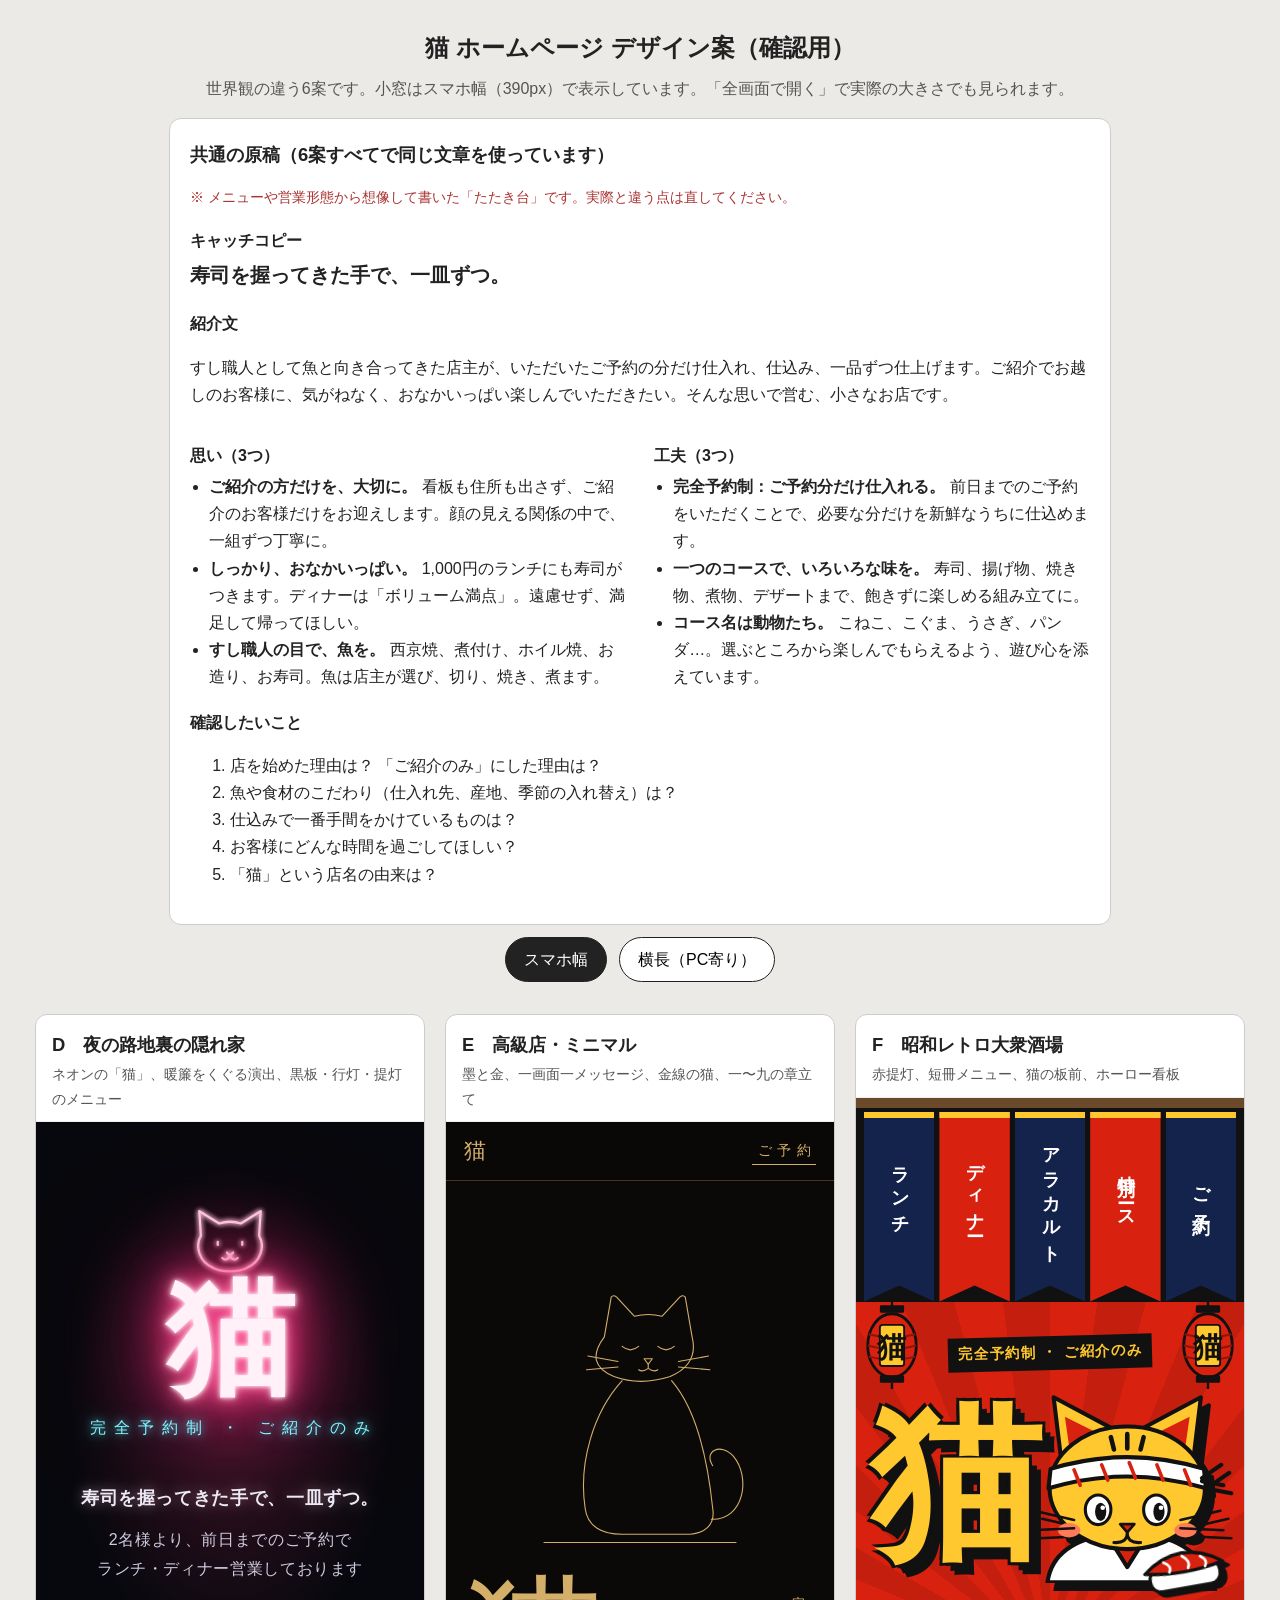
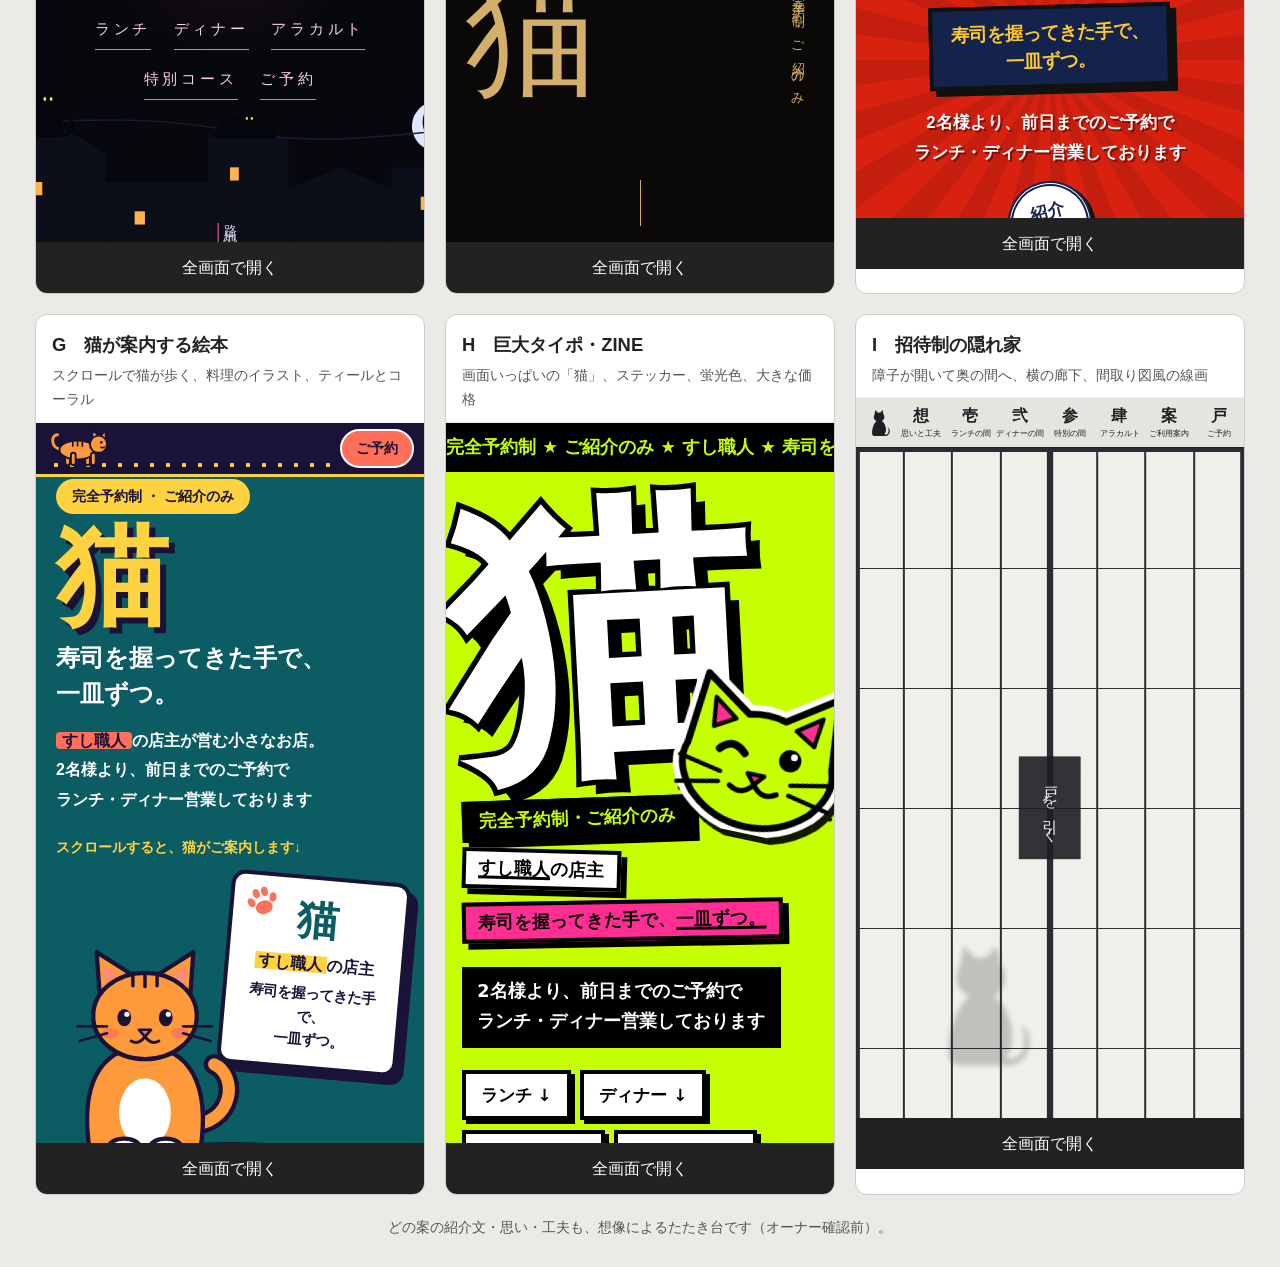
==== index.html @ afab5512 "デザイン案（確認用）を追加 Co-Authored-By: Claude Sonnet 5.5 <noreply@anthropic.com>" ====
<!DOCTYPE html>
<html lang="ja">
<head>
<meta charset="utf-8">
<meta name="viewport" content="width=device-width, initial-scale=1">
<meta name="robots" content="noindex, nofollow, noarchive, nosnippet, noimageindex">
<title>猫 | ホームページ デザイン案（確認用）</title>
<style>
  body { margin: 0; font-family: "Yu Gothic", "Hiragino Sans", sans-serif; background: #eceae6; color: #222; line-height: 1.7; }
  header { padding: 28px 20px 8px; text-align: center; }
  h1 { margin: 0 0 6px; font-size: 1.5rem; }
  p.sub { margin: 0; color: #555; }
  .toggle { text-align: center; padding: 12px; }
  .toggle button { font: inherit; padding: 8px 18px; margin: 0 4px; border: 1px solid #222; background: #fff; border-radius: 999px; cursor: pointer; }
  .toggle button[aria-pressed="true"] { background: #222; color: #fff; }
  .copy { max-width: 900px; margin: 8px auto 0; padding: 20px; background: #fff; border: 1px solid #ccc; border-radius: 12px; }
  .copy h2 { margin: 0 0 8px; font-size: 1.15rem; }
  .copy h3 { margin: 18px 0 4px; font-size: 1rem; }
  .copy .catch { font-size: 1.25rem; font-weight: bold; margin: 4px 0; }
  .copy ul { margin: 0; padding-left: 1.2em; }
  .copy .warn { color: #a33; font-size: .9rem; }
  .cols { display: grid; gap: 0 28px; grid-template-columns: repeat(auto-fit, minmax(280px, 1fr)); }
  .grid { display: flex; flex-wrap: wrap; justify-content: center; gap: 20px; padding: 20px; max-width: 1400px; margin: 0 auto; }
  .item { background: #fff; border: 1px solid #ccc; border-radius: 12px; overflow: hidden; display: flex; flex-direction: column; width: 390px; max-width: 100%; box-sizing: border-box; }
  .pc .item { width: 100%; max-width: 760px; }
  .item h2 { margin: 0; padding: 14px 16px 2px; font-size: 1.15rem; }
  .item p { margin: 0; padding: 0 16px 10px; color: #555; font-size: .9rem; }
  .frame { height: 720px; border: 0; border-top: 1px solid #eee; width: 100%; background: #fff; }
  .pc .frame { height: 560px; }
  .open { display: block; text-align: center; padding: 12px; background: #222; color: #fff; text-decoration: none; }
  .open:hover { background: #444; }
  .note { max-width: 900px; margin: 0 auto; padding: 0 20px 28px; color: #555; font-size: .9rem; text-align: center; }
</style>
</head>
<body>
<header>
  <h1>猫 ホームページ デザイン案（確認用）</h1>
  <p class="sub">世界観の違う6案です。小窓はスマホ幅（390px）で表示しています。「全画面で開く」で実際の大きさでも見られます。</p>
</header>

<section class="copy">
  <h2>共通の原稿（6案すべてで同じ文章を使っています）</h2>
  <p class="warn">※ メニューや営業形態から想像して書いた「たたき台」です。実際と違う点は直してください。</p>
  <h3>キャッチコピー</h3>
  <p class="catch">寿司を握ってきた手で、一皿ずつ。</p>
  <h3>紹介文</h3>
  <p>すし職人として魚と向き合ってきた店主が、いただいたご予約の分だけ仕入れ、仕込み、一品ずつ仕上げます。ご紹介でお越しのお客様に、気がねなく、おなかいっぱい楽しんでいただきたい。そんな思いで営む、小さなお店です。</p>
  <div class="cols">
    <div>
      <h3>思い（3つ）</h3>
      <ul>
        <li><b>ご紹介の方だけを、大切に。</b> 看板も住所も出さず、ご紹介のお客様だけをお迎えします。顔の見える関係の中で、一組ずつ丁寧に。</li>
        <li><b>しっかり、おなかいっぱい。</b> 1,000円のランチにも寿司がつきます。ディナーは「ボリューム満点」。遠慮せず、満足して帰ってほしい。</li>
        <li><b>すし職人の目で、魚を。</b> 西京焼、煮付け、ホイル焼、お造り、お寿司。魚は店主が選び、切り、焼き、煮ます。</li>
      </ul>
    </div>
    <div>
      <h3>工夫（3つ）</h3>
      <ul>
        <li><b>完全予約制：ご予約分だけ仕入れる。</b> 前日までのご予約をいただくことで、必要な分だけを新鮮なうちに仕込めます。</li>
        <li><b>一つのコースで、いろいろな味を。</b> 寿司、揚げ物、焼き物、煮物、デザートまで、飽きずに楽しめる組み立てに。</li>
        <li><b>コース名は動物たち。</b> こねこ、こぐま、うさぎ、パンダ…。選ぶところから楽しんでもらえるよう、遊び心を添えています。</li>
      </ul>
    </div>
  </div>
  <h3>確認したいこと</h3>
  <ol>
    <li>店を始めた理由は？ 「ご紹介のみ」にした理由は？</li>
    <li>魚や食材のこだわり（仕入れ先、産地、季節の入れ替え）は？</li>
    <li>仕込みで一番手間をかけているものは？</li>
    <li>お客様にどんな時間を過ごしてほしい？</li>
    <li>「猫」という店名の由来は？</li>
  </ol>
</section>

<div class="toggle" role="group" aria-label="表示サイズ">
  <button type="button" id="b-sp" aria-pressed="true">スマホ幅</button>
  <button type="button" id="b-pc" aria-pressed="false">横長（PC寄り）</button>
</div>

<div class="grid" id="grid">
  <section class="item">
    <h2>D　夜の路地裏の隠れ家</h2>
    <p>ネオンの「猫」、暖簾をくぐる演出、黒板・行灯・提灯のメニュー</p>
    <iframe class="frame" src="d-neon/index.html" title="案D" loading="lazy"></iframe>
    <a class="open" href="d-neon/index.html" target="_blank" rel="noopener">全画面で開く</a>
  </section>
  <section class="item">
    <h2>E　高級店・ミニマル</h2>
    <p>墨と金、一画面一メッセージ、金線の猫、一〜九の章立て</p>
    <iframe class="frame" src="e-luxe/index.html" title="案E" loading="lazy"></iframe>
    <a class="open" href="e-luxe/index.html" target="_blank" rel="noopener">全画面で開く</a>
  </section>
  <section class="item">
    <h2>F　昭和レトロ大衆酒場</h2>
    <p>赤提灯、短冊メニュー、猫の板前、ホーロー看板</p>
    <iframe class="frame" src="f-showa/index.html" title="案F" loading="lazy"></iframe>
    <a class="open" href="f-showa/index.html" target="_blank" rel="noopener">全画面で開く</a>
  </section>
  <section class="item">
    <h2>G　猫が案内する絵本</h2>
    <p>スクロールで猫が歩く、料理のイラスト、ティールとコーラル</p>
    <iframe class="frame" src="g-story/index.html" title="案G" loading="lazy"></iframe>
    <a class="open" href="g-story/index.html" target="_blank" rel="noopener">全画面で開く</a>
  </section>
  <section class="item">
    <h2>H　巨大タイポ・ZINE</h2>
    <p>画面いっぱいの「猫」、ステッカー、蛍光色、大きな価格</p>
    <iframe class="frame" src="h-pop/index.html" title="案H" loading="lazy"></iframe>
    <a class="open" href="h-pop/index.html" target="_blank" rel="noopener">全画面で開く</a>
  </section>
  <section class="item">
    <h2>I　招待制の隠れ家</h2>
    <p>障子が開いて奥の間へ、横の廊下、間取り図風の線画</p>
    <iframe class="frame" src="i-kakurega/index.html" title="案I" loading="lazy"></iframe>
    <a class="open" href="i-kakurega/index.html" target="_blank" rel="noopener">全画面で開く</a>
  </section>
</div>
<p class="note">どの案の紹介文・思い・工夫も、想像によるたたき台です（オーナー確認前）。</p>
<script>
  var g=document.getElementById('grid'),sp=document.getElementById('b-sp'),pc=document.getElementById('b-pc');
  function set(p){g.classList.toggle('pc',p);pc.setAttribute('aria-pressed',p);sp.setAttribute('aria-pressed',!p);}
  sp.onclick=function(){set(false)};pc.onclick=function(){set(true)};
</script>
</body>
</html>
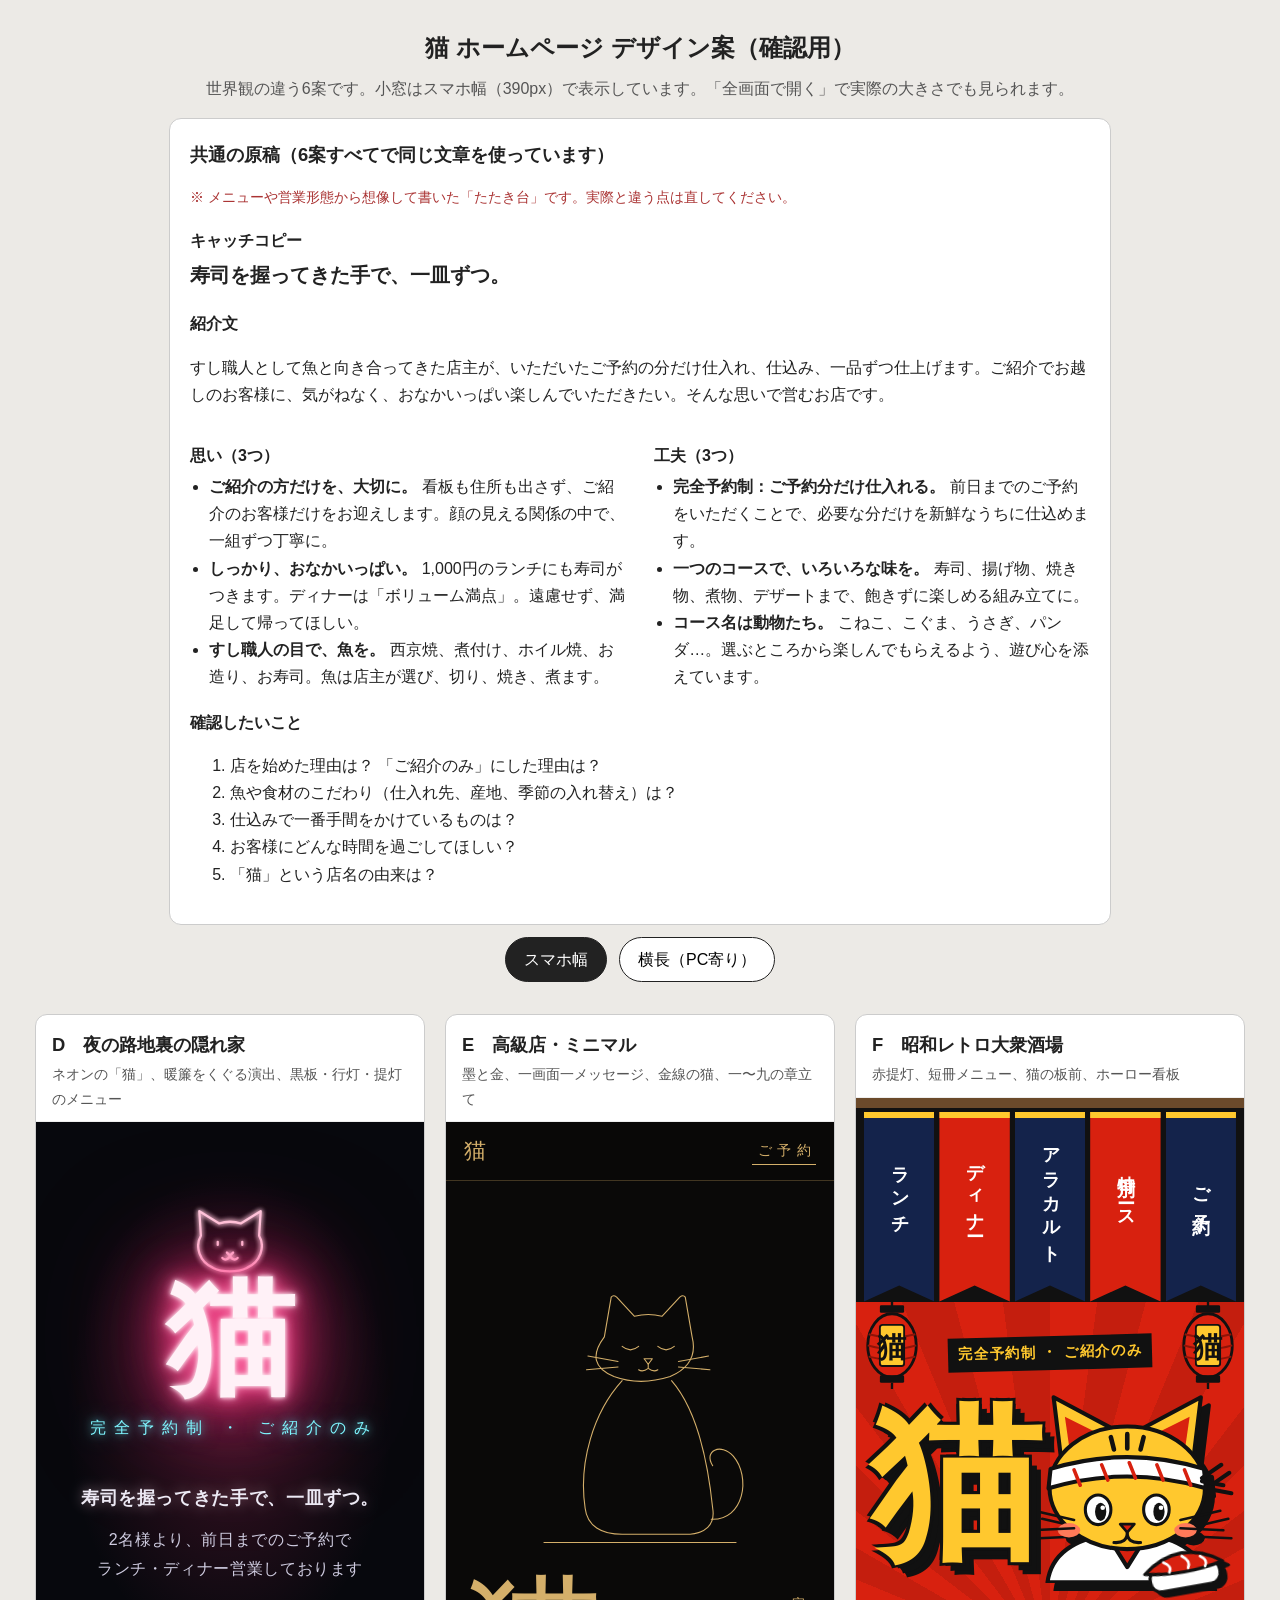
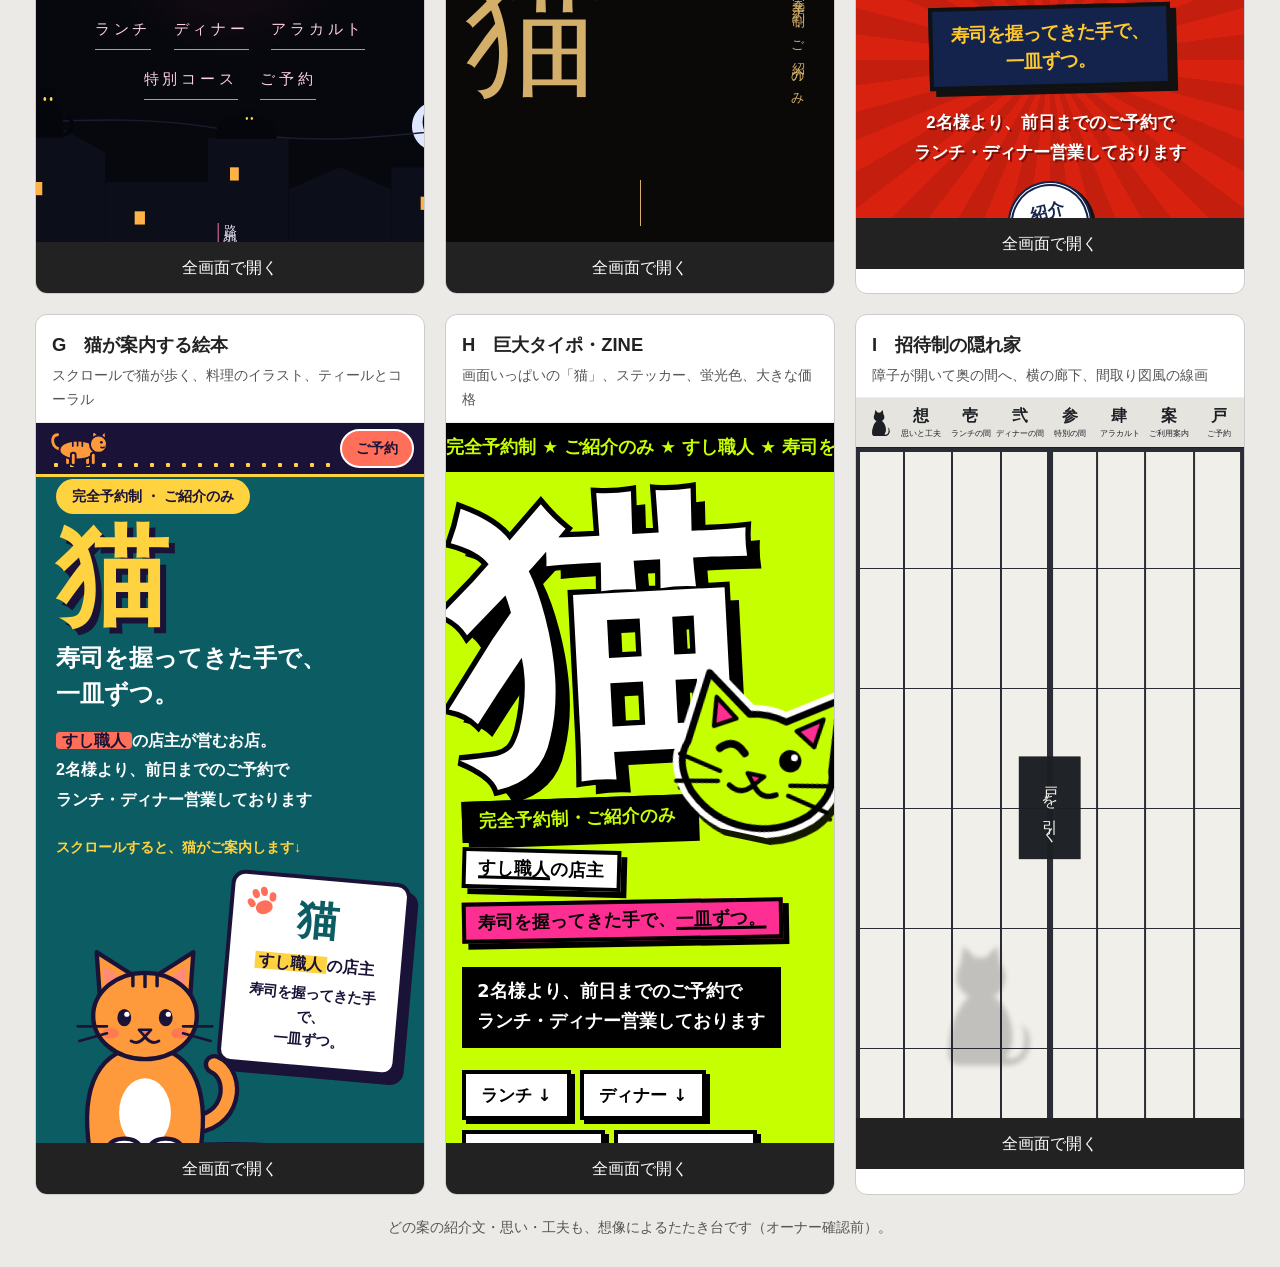
==== commit af5e0b88: "紹介文から「小さな」を削除 Co-Authored-By: Claude Sonnet 5.5 <noreply@anthropic.com>" ====
--- a/index.html
+++ b/index.html
@@ -44,7 +44,7 @@
   <h3>キャッチコピー</h3>
   <p class="catch">寿司を握ってきた手で、一皿ずつ。</p>
   <h3>紹介文</h3>
-  <p>すし職人として魚と向き合ってきた店主が、いただいたご予約の分だけ仕入れ、仕込み、一品ずつ仕上げます。ご紹介でお越しのお客様に、気がねなく、おなかいっぱい楽しんでいただきたい。そんな思いで営む、小さなお店です。</p>
+  <p>すし職人として魚と向き合ってきた店主が、いただいたご予約の分だけ仕入れ、仕込み、一品ずつ仕上げます。ご紹介でお越しのお客様に、気がねなく、おなかいっぱい楽しんでいただきたい。そんな思いで営むお店です。</p>
   <div class="cols">
     <div>
       <h3>思い（3つ）</h3>
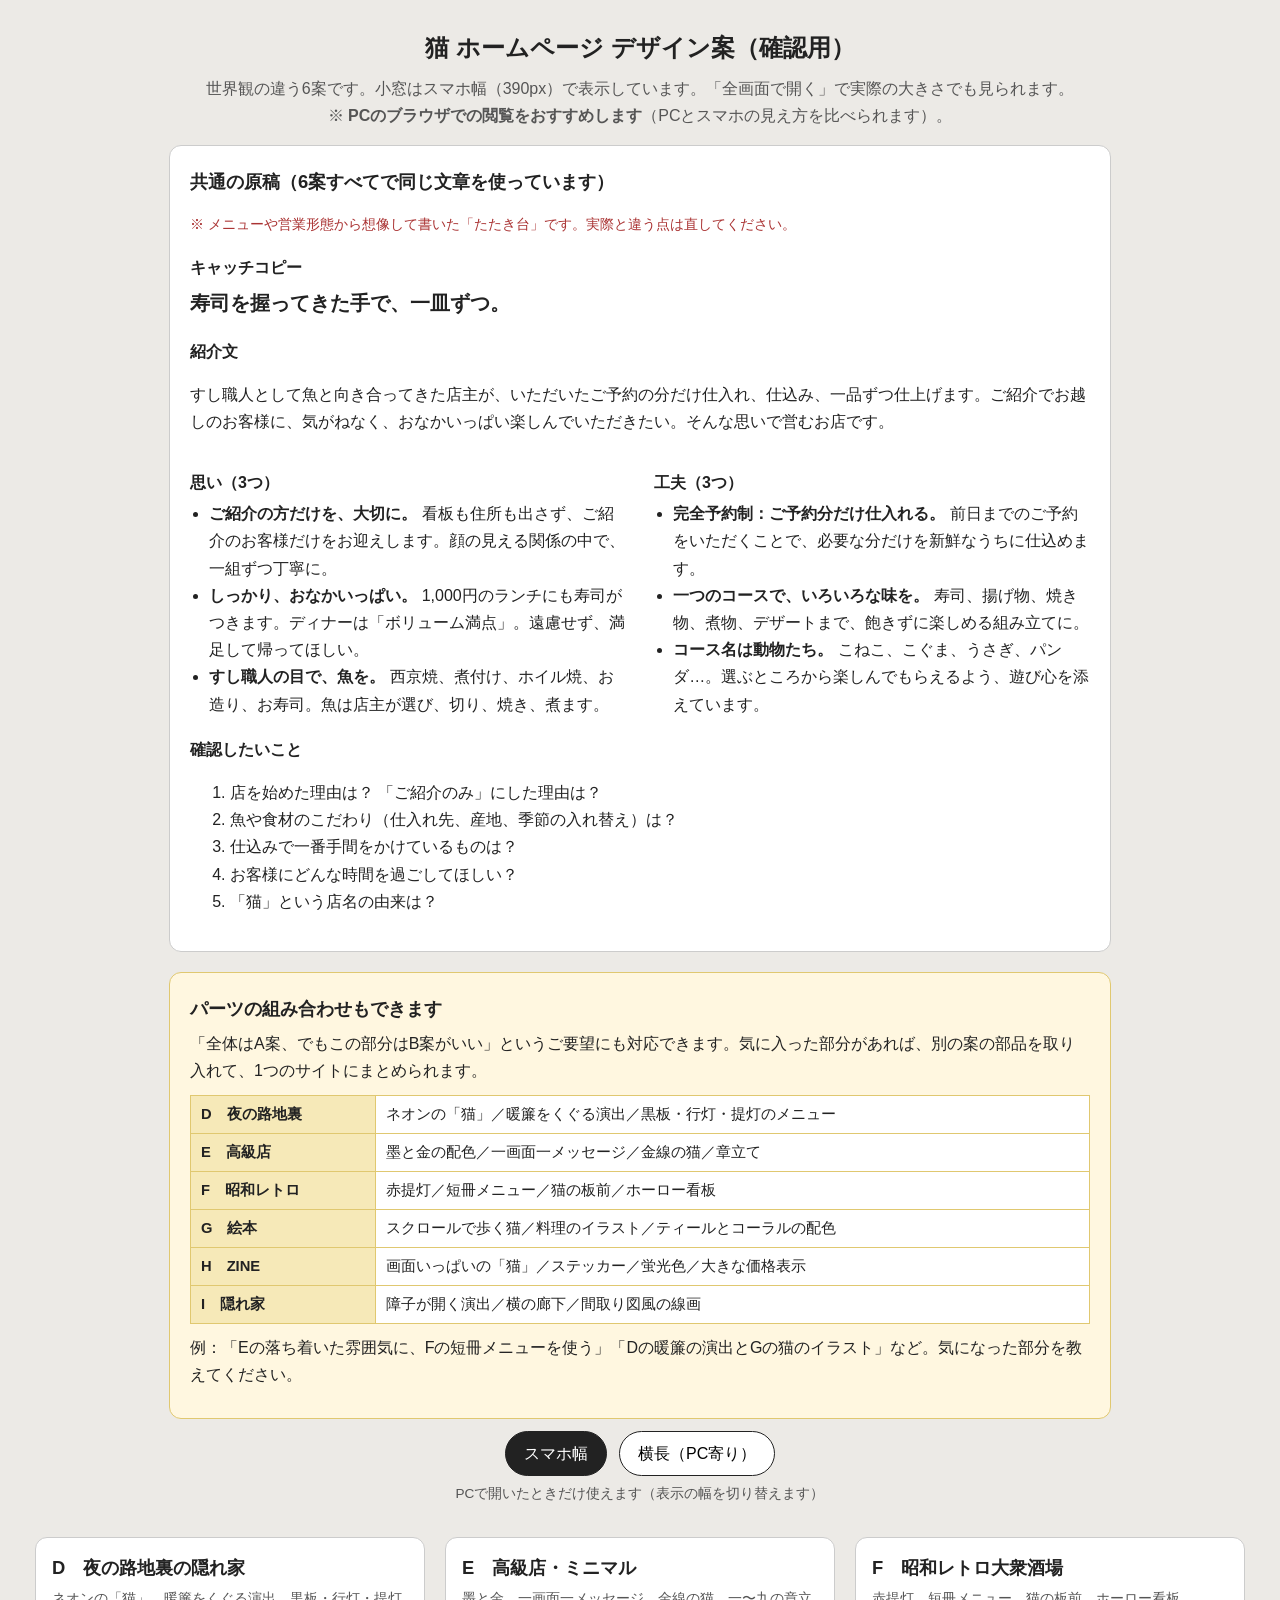
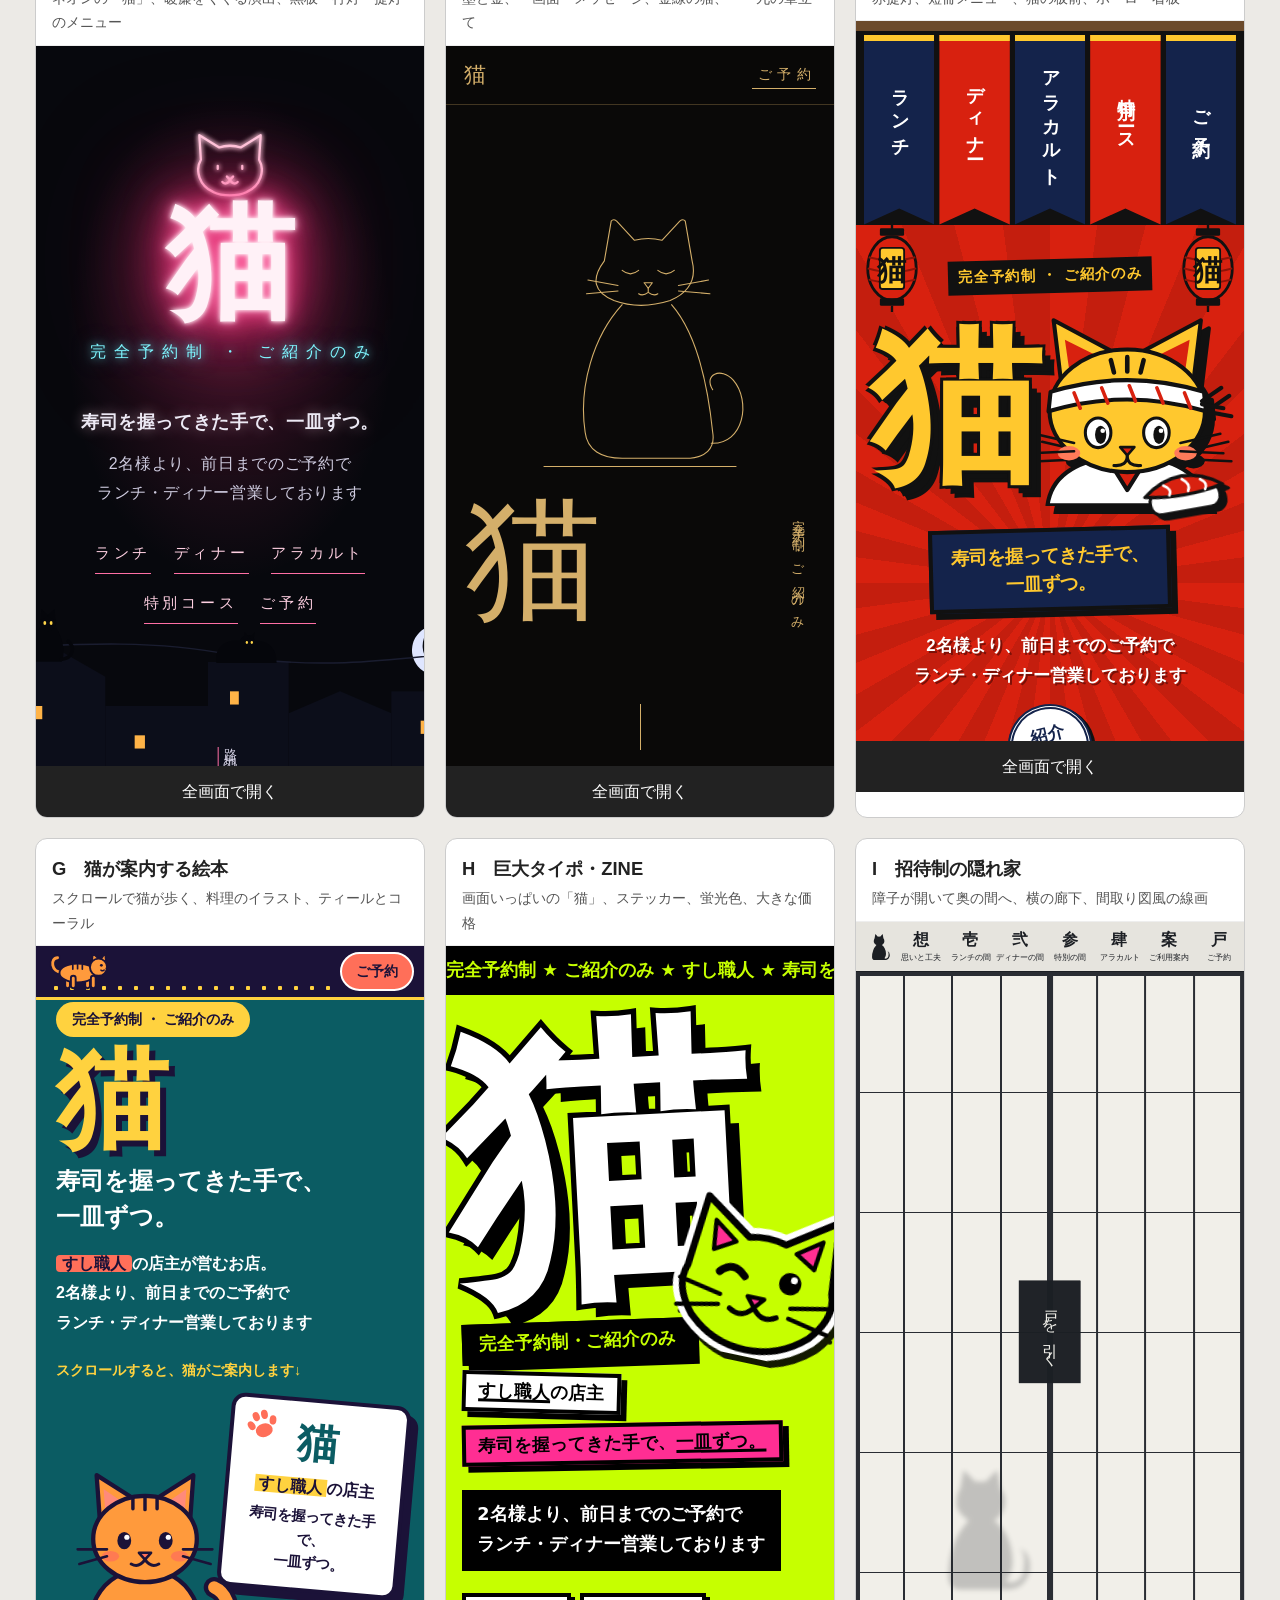
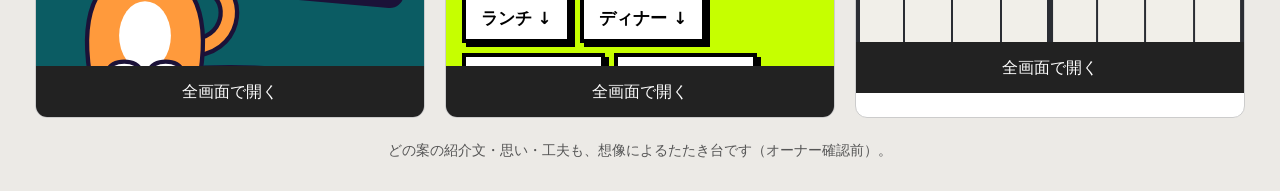
==== commit 6c673df0: "PC閲覧の案内とパーツ組み合わせの説明を追加 Co-Authored-By: Claude Sonnet 5.5 <noreply@anthropic.com>" ====
--- a/index.html
+++ b/index.html
@@ -30,12 +30,24 @@
   .open { display: block; text-align: center; padding: 12px; background: #222; color: #fff; text-decoration: none; }
   .open:hover { background: #444; }
   .note { max-width: 900px; margin: 0 auto; padding: 0 20px 28px; color: #555; font-size: .9rem; text-align: center; }
+  .spnote { display: none; margin-top: 6px; color: #a33; }
+  .pcnote { margin-top: 6px; }
+  .toggle .hint { display: block; margin-top: 6px; font-size: .85rem; color: #555; }
+  .mix { max-width: 900px; margin: 20px auto 0; padding: 20px; background: #fff7e0; border: 1px solid #e0c870; border-radius: 12px; }
+  .mix h2 { margin: 0 0 6px; font-size: 1.15rem; }
+  .mix p { margin: 0 0 10px; }
+  .mix table { border-collapse: collapse; width: 100%; font-size: .92rem; }
+  .mix th, .mix td { border: 1px solid #e0c870; padding: 6px 10px; text-align: left; vertical-align: top; background: #fff; }
+  .mix th { background: #f6e9b8; white-space: nowrap; }
+  @media (max-width: 700px) { .toggle { display: none; } .spnote { display: block; } .pcnote { display: none; } }
 </style>
 </head>
 <body>
 <header>
   <h1>猫 ホームページ デザイン案（確認用）</h1>
   <p class="sub">世界観の違う6案です。小窓はスマホ幅（390px）で表示しています。「全画面で開く」で実際の大きさでも見られます。</p>
+  <p class="sub pcnote">※ <b>PCのブラウザでの閲覧をおすすめします</b>（PCとスマホの見え方を比べられます）。</p>
+  <p class="sub spnote">※ いまスマホでご覧です。各案の「全画面で開く」を押すと、そのままスマホでの実際の見え方になります。PCでの見え方は、PCでこのページを開くと確認できます。</p>
 </header>
 
 <section class="copy">
@@ -73,9 +85,24 @@
   </ol>
 </section>
 
+<section class="mix">
+  <h2>パーツの組み合わせもできます</h2>
+  <p>「全体はA案、でもこの部分はB案がいい」というご要望にも対応できます。気に入った部分があれば、別の案の部品を取り入れて、1つのサイトにまとめられます。</p>
+  <table>
+    <tr><th>D　夜の路地裏</th><td>ネオンの「猫」／暖簾をくぐる演出／黒板・行灯・提灯のメニュー</td></tr>
+    <tr><th>E　高級店</th><td>墨と金の配色／一画面一メッセージ／金線の猫／章立て</td></tr>
+    <tr><th>F　昭和レトロ</th><td>赤提灯／短冊メニュー／猫の板前／ホーロー看板</td></tr>
+    <tr><th>G　絵本</th><td>スクロールで歩く猫／料理のイラスト／ティールとコーラルの配色</td></tr>
+    <tr><th>H　ZINE</th><td>画面いっぱいの「猫」／ステッカー／蛍光色／大きな価格表示</td></tr>
+    <tr><th>I　隠れ家</th><td>障子が開く演出／横の廊下／間取り図風の線画</td></tr>
+  </table>
+  <p style="margin-top:10px">例：「Eの落ち着いた雰囲気に、Fの短冊メニューを使う」「Dの暖簾の演出とGの猫のイラスト」など。気になった部分を教えてください。</p>
+</section>
+
 <div class="toggle" role="group" aria-label="表示サイズ">
   <button type="button" id="b-sp" aria-pressed="true">スマホ幅</button>
   <button type="button" id="b-pc" aria-pressed="false">横長（PC寄り）</button>
+  <span class="hint">PCで開いたときだけ使えます（表示の幅を切り替えます）</span>
 </div>
 
 <div class="grid" id="grid">
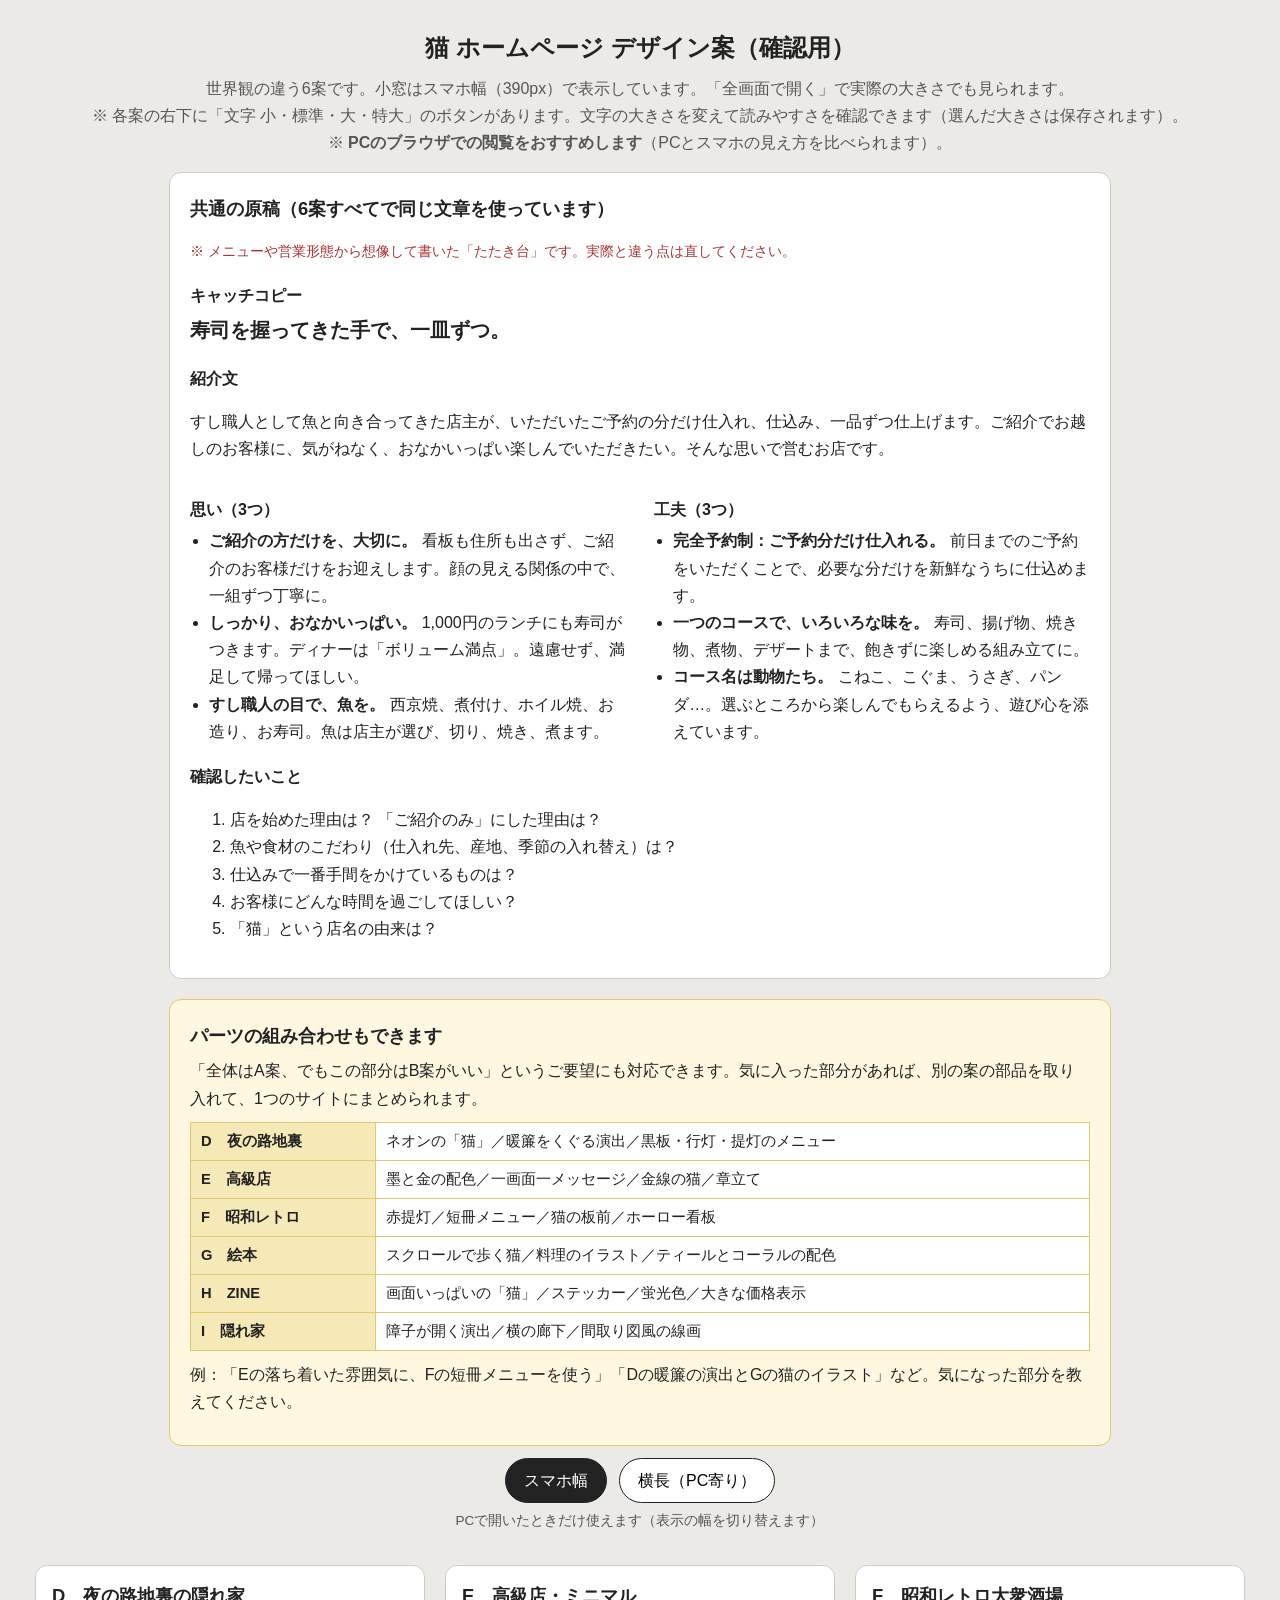
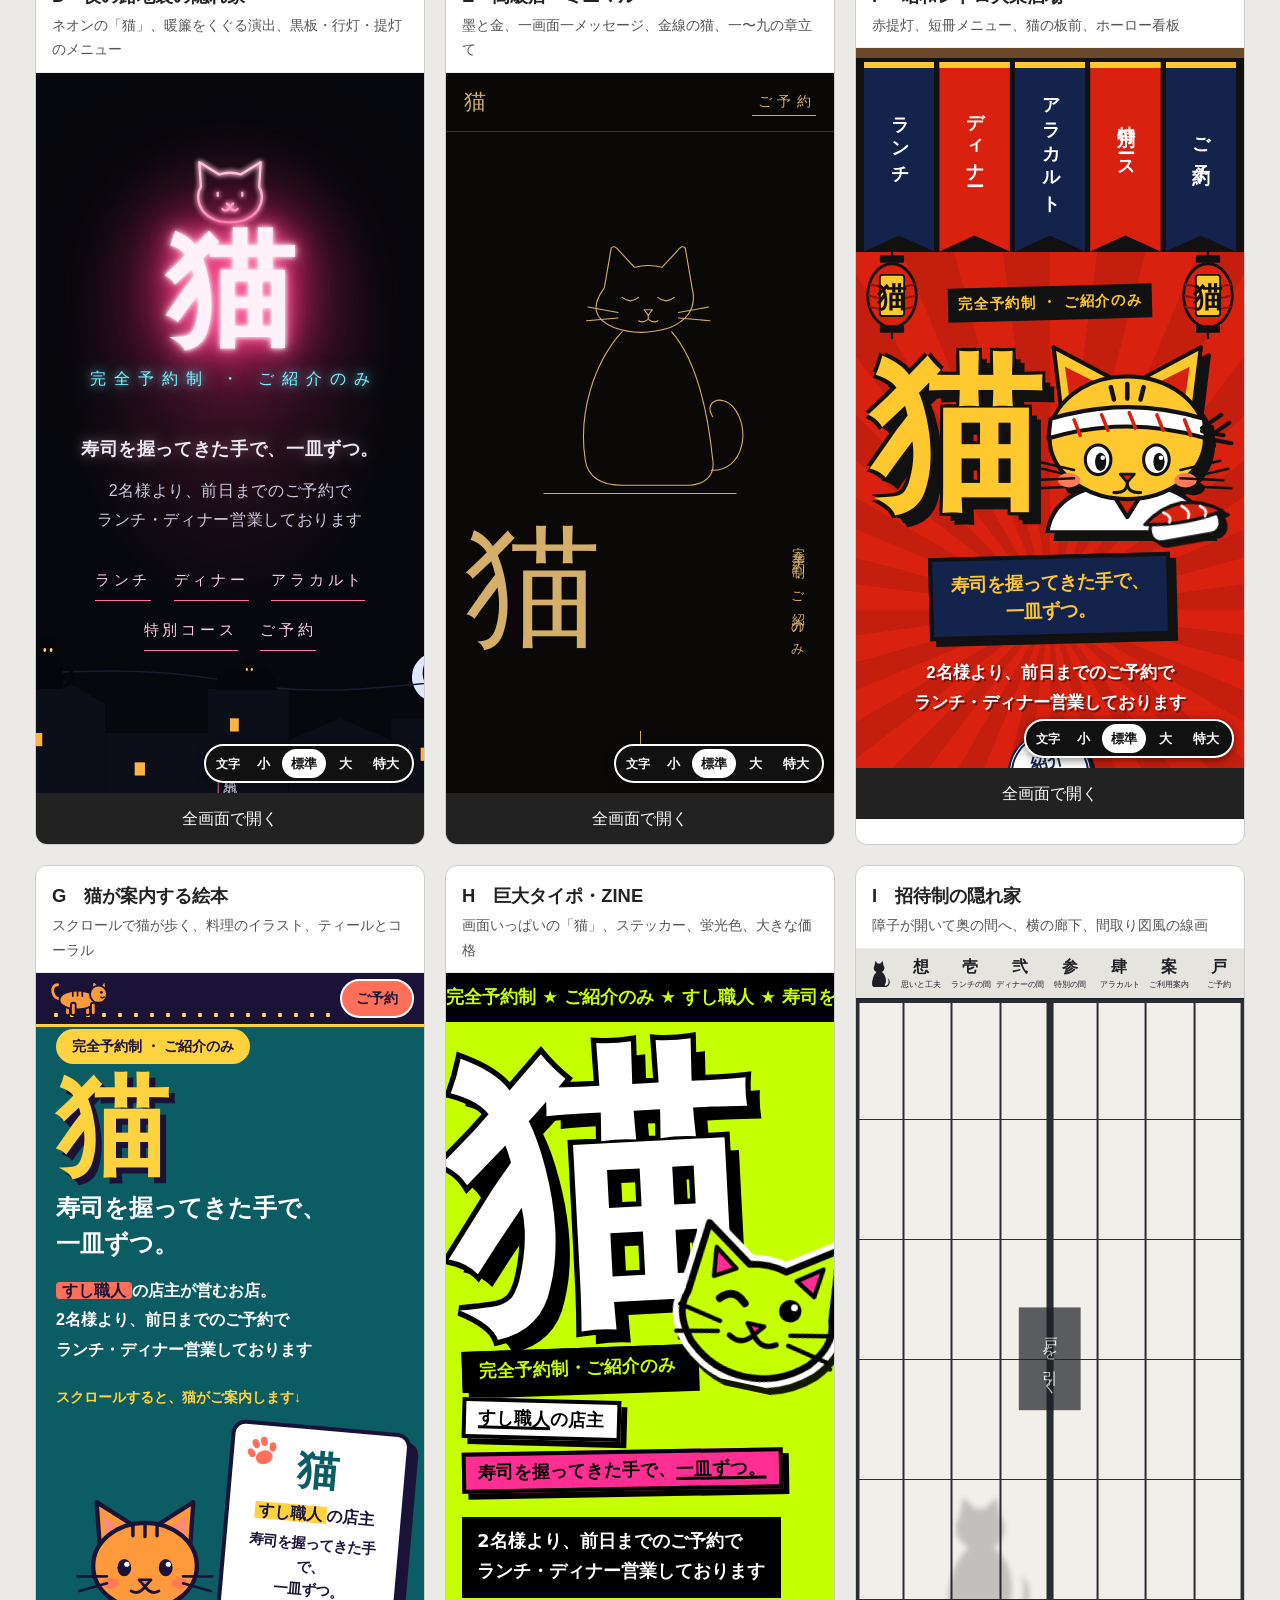
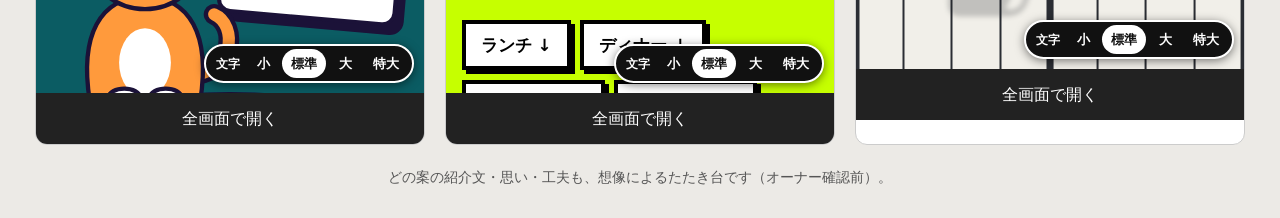
==== commit 39734a71: "各案に文字サイズ切り替え（小・標準・大・特大）を追加 Co-Authored-By: Claude Sonnet 5.5 <noreply@anthropic.com>" ====
--- a/index.html
+++ b/index.html
@@ -46,6 +46,7 @@
 <header>
   <h1>猫 ホームページ デザイン案（確認用）</h1>
   <p class="sub">世界観の違う6案です。小窓はスマホ幅（390px）で表示しています。「全画面で開く」で実際の大きさでも見られます。</p>
+  <p class="sub">※ 各案の右下に「文字 小・標準・大・特大」のボタンがあります。文字の大きさを変えて読みやすさを確認できます（選んだ大きさは保存されます）。</p>
   <p class="sub pcnote">※ <b>PCのブラウザでの閲覧をおすすめします</b>（PCとスマホの見え方を比べられます）。</p>
   <p class="sub spnote">※ いまスマホでご覧です。各案の「全画面で開く」を押すと、そのままスマホでの実際の見え方になります。PCでの見え方は、PCでこのページを開くと確認できます。</p>
 </header>
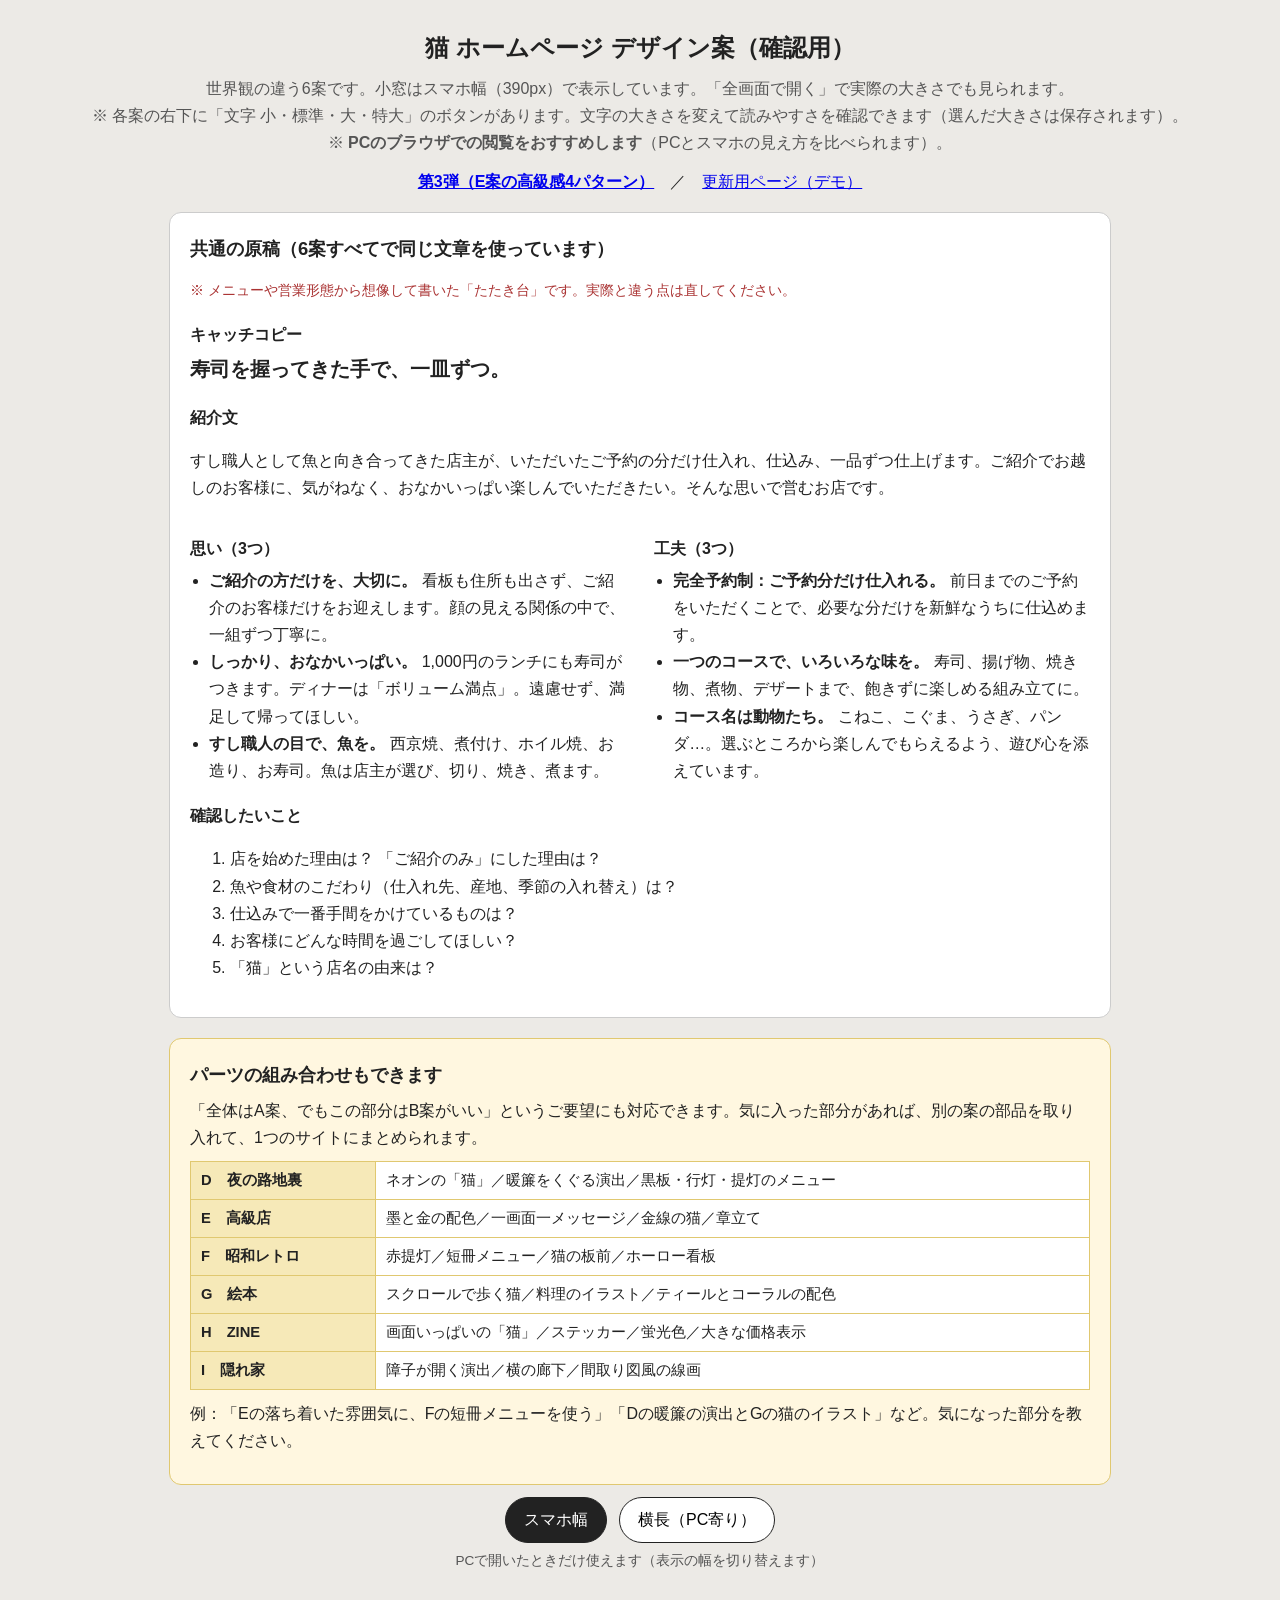
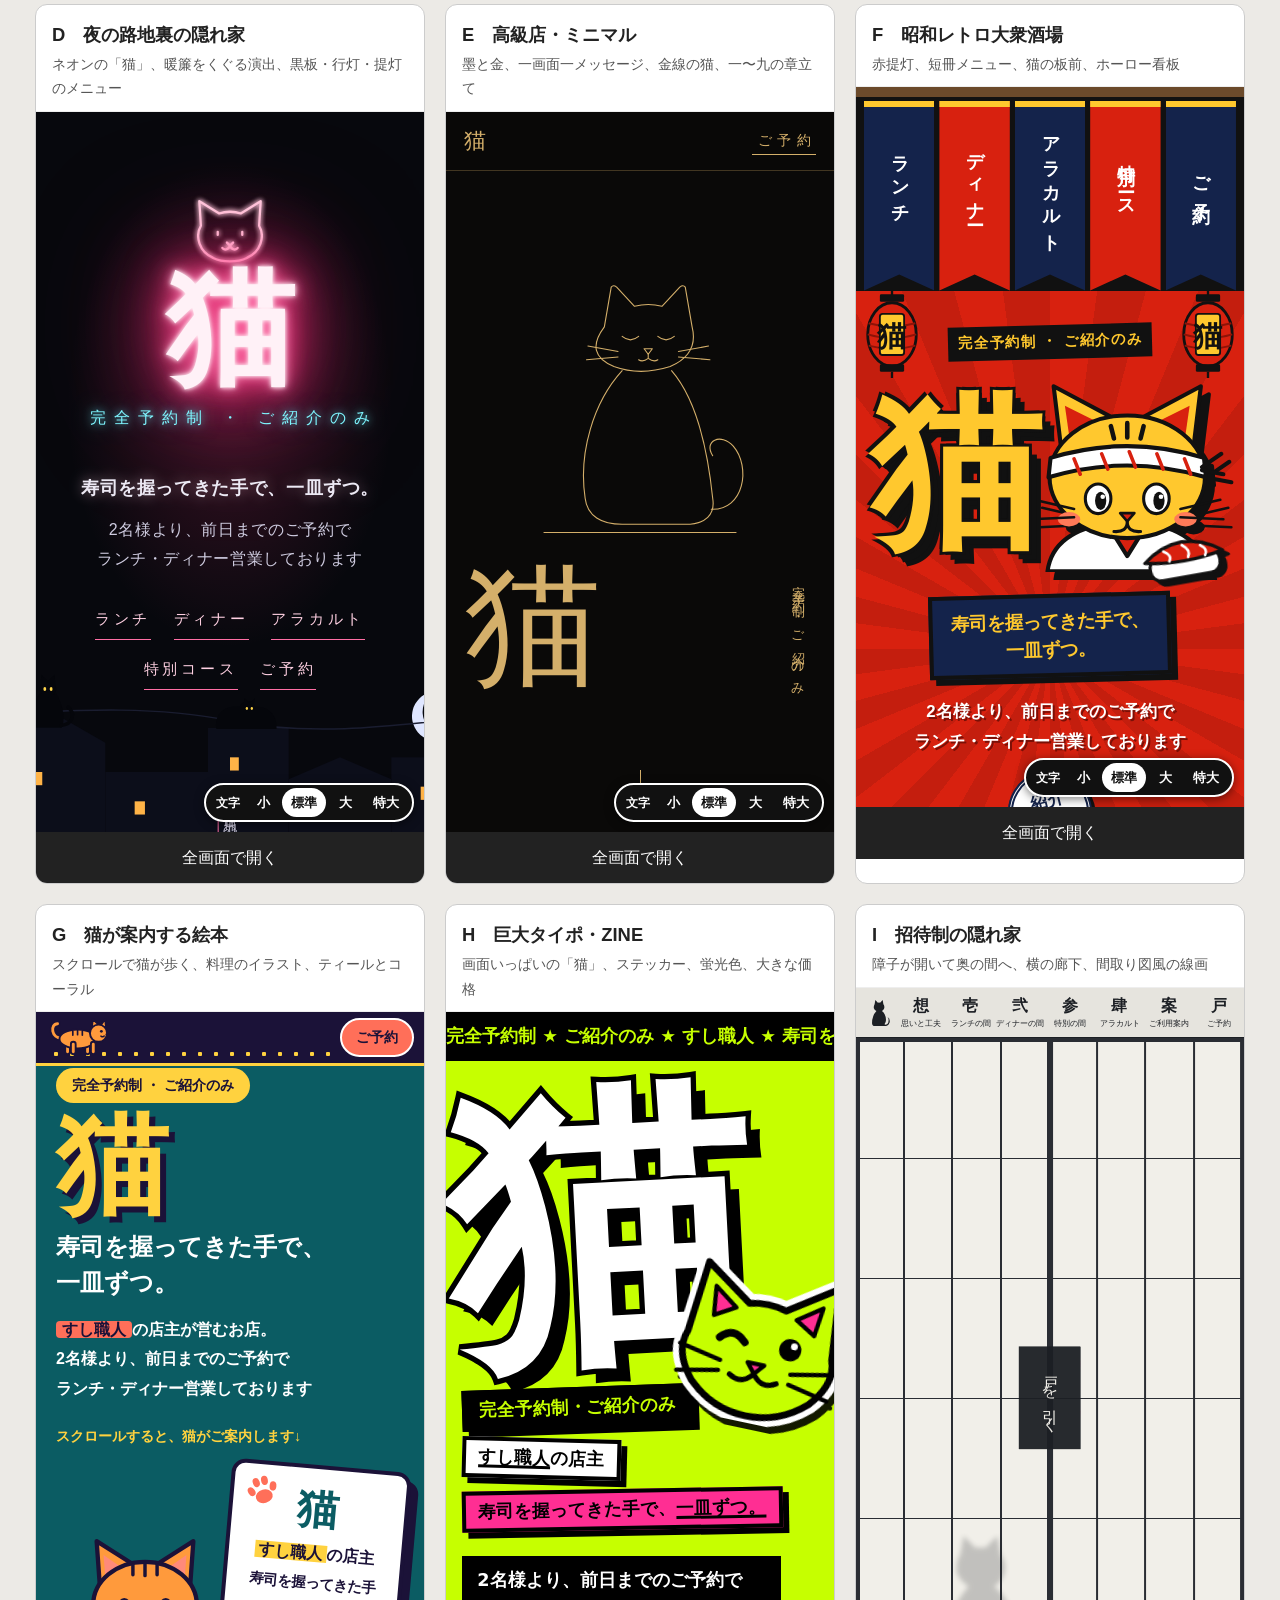
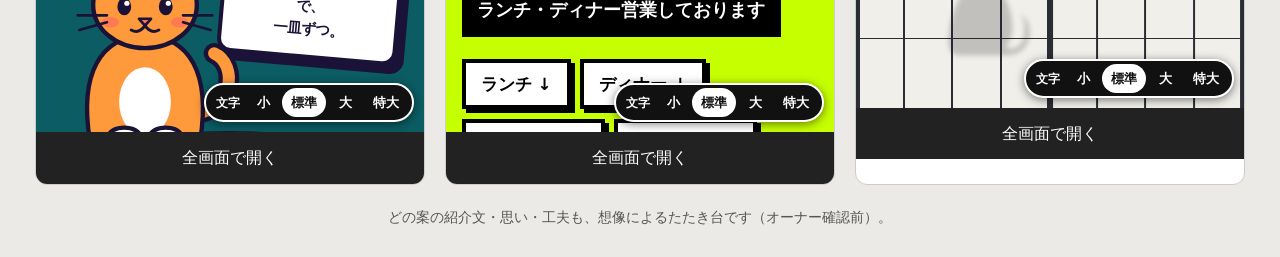
==== commit a089c50d: "第3弾(E案の高級感4パターン)と更新用ページ(デモ)を追加 Co-Authored-By: Claude Sonnet 5.5 <noreply@anthropic.com>" ====
--- a/index.html
+++ b/index.html
@@ -49,6 +49,7 @@
   <p class="sub">※ 各案の右下に「文字 小・標準・大・特大」のボタンがあります。文字の大きさを変えて読みやすさを確認できます（選んだ大きさは保存されます）。</p>
   <p class="sub pcnote">※ <b>PCのブラウザでの閲覧をおすすめします</b>（PCとスマホの見え方を比べられます）。</p>
   <p class="sub spnote">※ いまスマホでご覧です。各案の「全画面で開く」を押すと、そのままスマホでの実際の見え方になります。PCでの見え方は、PCでこのページを開くと確認できます。</p>
+<p style="text-align:center;margin:12px 0 0"><a href="designs3/index.html"><b>第3弾（E案の高級感4パターン）</b></a>　／　<a href="admin/index.html">更新用ページ（デモ）</a></p>
 </header>
 
 <section class="copy">
